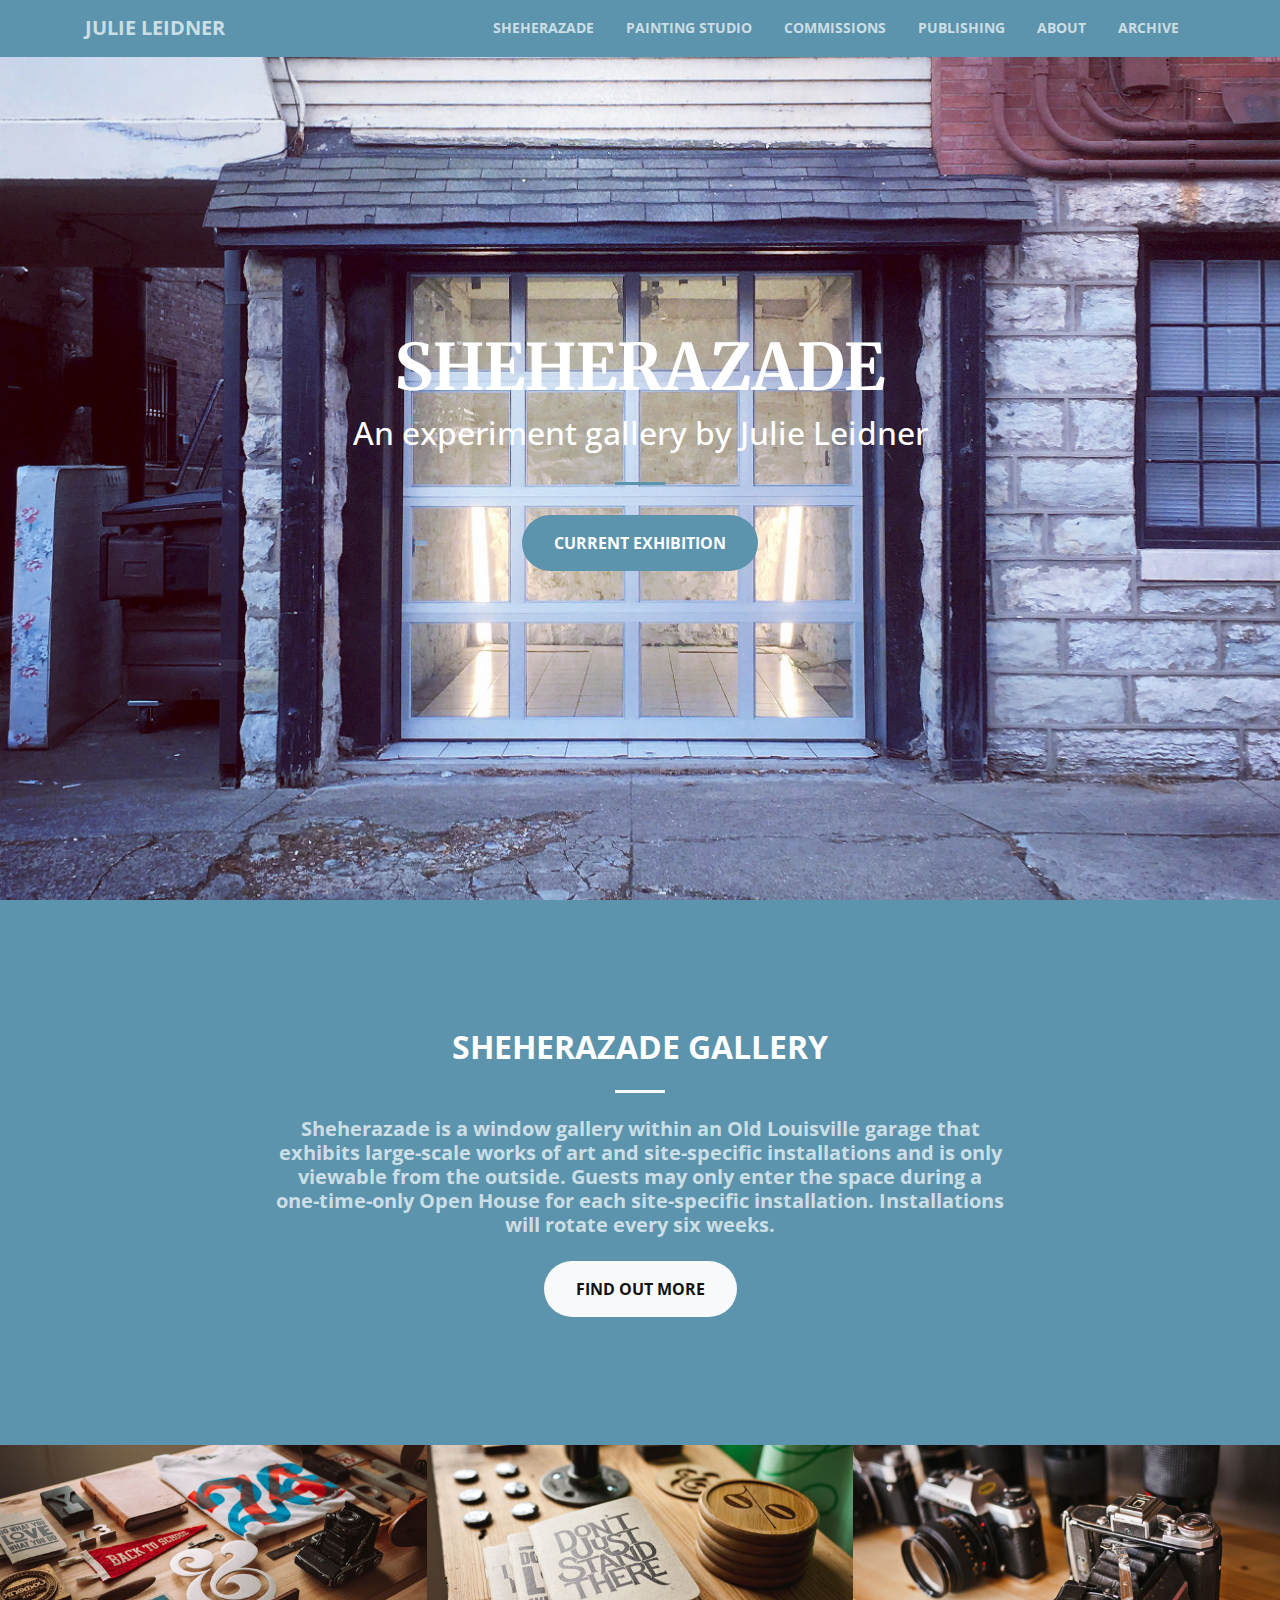
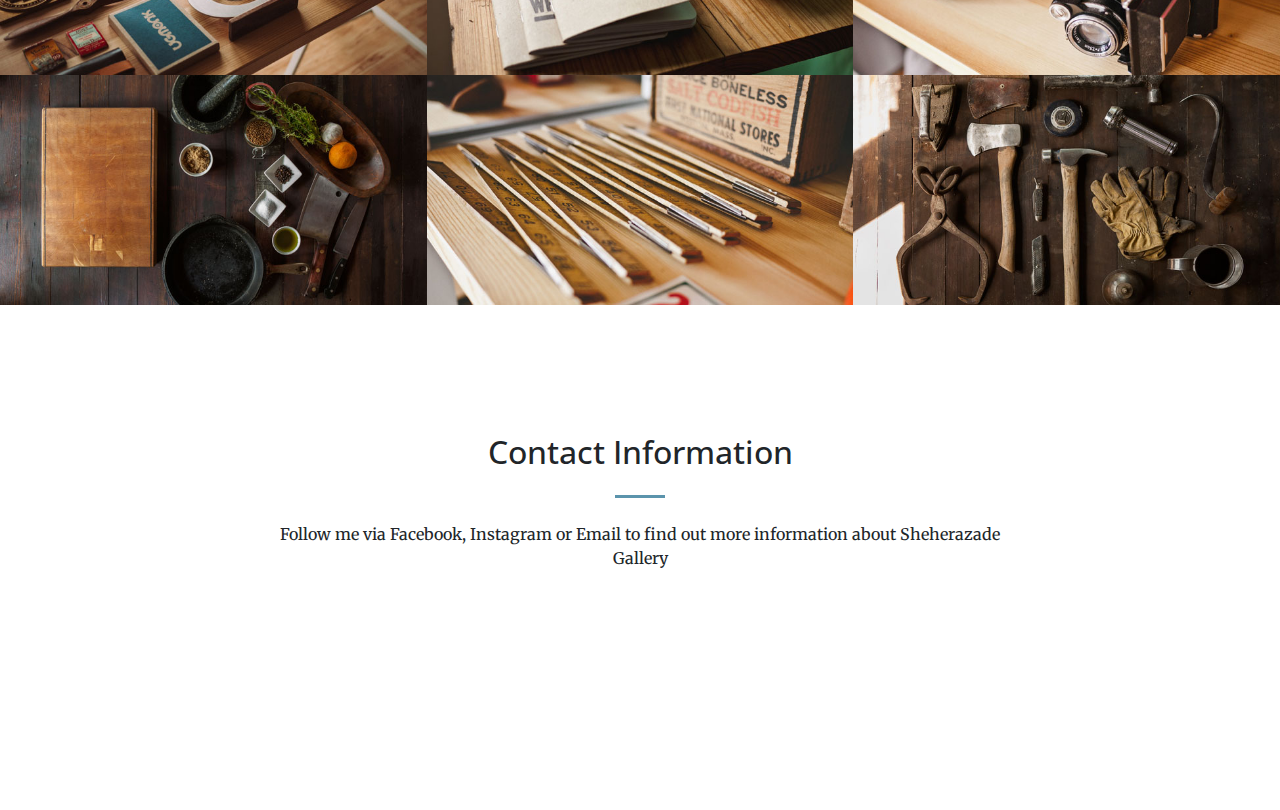
==== index.html @ 1e71040c "initial commit" ====
<!DOCTYPE html>
<html lang="en">

  <head>

    <meta charset="utf-8">
    <meta name="viewport" content="width=device-width, initial-scale=1, shrink-to-fit=no">
    <meta name="description" content="">
    <meta name="author" content="">

    <title>Julie Leidner</title>

    <!-- Bootstrap core CSS -->
    <link href="vendor/bootstrap/css/bootstrap.min.css" rel="stylesheet">

    <!-- Custom fonts for this template -->
    <link href="vendor/font-awesome/css/font-awesome.min.css" rel="stylesheet" type="text/css">
    <link href='https://fonts.googleapis.com/css?family=Open+Sans:300italic,400italic,600italic,700italic,800italic,400,300,600,700,800' rel='stylesheet' type='text/css'>
    <link href='https://fonts.googleapis.com/css?family=Merriweather:400,300,300italic,400italic,700,700italic,900,900italic' rel='stylesheet' type='text/css'>

    <!-- Plugin CSS -->
    <link href="vendor/magnific-popup/magnific-popup.css" rel="stylesheet">

    <!-- Custom styles for this template -->
    <link href="css/creative.css" rel="stylesheet">

  </head>

  <body id="page-top">

    <!-- Navigation -->
    <nav class="navbar navbar-expand-lg navbar-light fixed-top" id="mainNav">
      <div class="container">
        <a class="navbar-brand js-scroll-trigger" href="#page-top">Julie Leidner</a>
        <button class="navbar-toggler navbar-toggler-right" type="button" data-toggle="collapse" data-target="#navbarResponsive" aria-controls="navbarResponsive" aria-expanded="false" aria-label="Toggle navigation">
          <span class="navbar-toggler-icon"></span>
        </button>
        <div class="collapse navbar-collapse" id="navbarResponsive">
          <ul class="navbar-nav ml-auto">
            <li class="nav-item">
              <a class="nav-link js-scroll-trigger" href="#gallery">Sheherazade</a><!--changed id contact-->
            </li>
            <li class="nav-item">
              <a class="nav-link js-scroll-trigger" href="#painting-studio">Painting Studio</a>
            </li>
            <li class="nav-item">
              <a class="nav-link js-scroll-trigger" href="#commissions">Commissions</a>
            </li>
            <li class="nav-item">
              <a class="nav-link js-scroll-trigger" href="#publishing">Publishing</a><!--changed id services-->
            </li>
            

            <li class="nav-item">             
              <a class="nav-link js-scroll-trigger" href="#about">About</a> 
            </li>

             <li class="nav-item">
              <a class="nav-link js-scroll-trigger" href="#archive">Archive</a>
            </li> 
          </ul>
        </div>
      </div>
    </nav>

    <header class="masthead text-center text-white d-flex">
      <div class="container my-auto">
        <div class="row">
          <div class="col-lg-10 mx-auto">
            <h1 class="text-uppercase">
              <strong>Sheherazade</strong>
            </h1>
              <h2>An experiment gallery by Julie Leidner</h2>
            <hr>
          </div>
          <div class="col-lg-8 mx-auto">
            <!-- <p class="text-faded mb-5">Sheherazade is a window gallery within an Old Louisville garage that exhibits large-scale works of art and site-specific installations and is only viewable from the outside.  Guests may only enter the space during a one-time-only Open House for each site-specific installation. Installations will rotate every six weeks.</p> -->
            <a class="btn btn-primary btn-xl js-scroll-trigger" href="#gallery">Current Exhibition</a>
          </div>
        </div>
      </div>
    </header>

    <section class="bg-primary" id="gallery">
      <div class="container">
        <div class="row">
          <div class="col-lg-8 mx-auto text-center">
            <h2 class="section-heading text-uppercase text-white"><strong>sheherazade gallery</strong></h2>
            <hr class="light my-4">
            <h5 class="text-faded mb-4">
              <strong>Sheherazade is a window gallery within an Old Louisville garage that exhibits large-scale works of art and site-specific installations and is only viewable from the outside.  Guests may only enter the space during a one-time-only Open House for each site-specific installation. Installations will rotate every six weeks.<!-- Open House for Norman Spencer's installation is Saturday, January 27th 2018 
              <br>5:00 pm - 9:00 pm. --> <br></strong></h5>
            <a class="btn btn-light btn-xl js-scroll-trigger" href="#services">Find Out More</a>
          </div>
        </div>
      </div>
    </section>

   

    <section class="p-0" id="portfolio">
      <div class="container-fluid p-0">
        <div class="row no-gutters popup-gallery">
          <div class="col-lg-4 col-sm-6">
            <a class="portfolio-box" href="img/portfolio/fullsize/1.jpg">
              <img class="img-fluid" src="img/portfolio/thumbnails/1.jpg" alt="">
              <div class="portfolio-box-caption">
                <div class="portfolio-box-caption-content">
                  <div class="project- text-faded">
                    
                  </div>
                  <div class="project-name">
                    Sheherazade Gallery
                  </div>
                </div>
              </div>
            </a>
          </div>
          <div class="col-lg-4 col-sm-6">
            <a class="portfolio-box" href="img/portfolio/fullsize/2.jpg">
              <img class="img-fluid" src="img/portfolio/thumbnails/2.jpg" alt="">
              <div class="portfolio-box-caption">
                <div class="portfolio-box-caption-content">
                  <div class="project- text-faded">
                    
                  </div>
                  <div class="project-name">
                    Painting Studio
                  </div>
                </div>
              </div>
            </a>
          </div>
          <div class="col-lg-4 col-sm-6">
            <a class="portfolio-box" href="img/portfolio/fullsize/3.jpg">
              <img class="img-fluid" src="img/portfolio/thumbnails/3.jpg" alt="">
              <div class="portfolio-box-caption">
                <div class="portfolio-box-caption-content">
                  <div class="project- text-faded">
                    
                  </div>
                  <div class="project-name">
                    Commissions
                  </div>
                </div>
              </div>
            </a>
          </div>
          <div class="col-lg-4 col-sm-6">
            <a class="portfolio-box" href="img/portfolio/fullsize/4.jpg">
              <img class="img-fluid" src="img/portfolio/thumbnails/4.jpg" alt="">
              <div class="portfolio-box-caption">
                <div class="portfolio-box-caption-content">
                  <div class="project- text-faded">
                    
                  </div>
                  <div class="project-name">
                    Publishing
                  </div>
                </div>
              </div>
            </a>
          </div>
          <div class="col-lg-4 col-sm-6">
            <a class="portfolio-box" href="img/portfolio/fullsize/5.jpg">
              <img class="img-fluid" src="img/portfolio/thumbnails/5.jpg" alt="">
              <div class="portfolio-box-caption">
                <div class="portfolio-box-caption-content">
                  <div class="project- text-faded">
                    
                  </div>
                  <div class="project-name">
                    About
                  </div>
                </div>
              </div>
            </a>
          </div>
          <div class="col-lg-4 col-sm-6">
            <a class="portfolio-box" href="img/portfolio/fullsize/6.jpg">
              <img class="img-fluid" src="img/portfolio/thumbnails/6.jpg" alt="">
              <div class="portfolio-box-caption">
                <div class="portfolio-box-caption-content">
                  <div class="project- text-faded">
                    
                  </div>
                  <div class="project-name">
                    Archive
                  </div>
                </div>
              </div>
            </a>
          </div>
        </div>
      </div>
    </section>

<!--     <section class="bg-dark text-white">
      <div class="container text-center">
        <h2 class="mb-4">Free Download at Start Bootstrap!</h2>
        <a class="btn btn-light btn-xl sr-button" href="http://startbootstrap.com/template-overviews/creative/">Download Now!</a>
      </div>
    </section> -->

    <section id="contact">
      <div class="container">
        <div class="row">
          <div class="col-lg-8 mx-auto text-center">
            <h2 class="section-heading">Contact Information</h2>
            <hr class="my-4">
            <p class="mb-5">Follow me via Facebook, Instagram or Email to find out more information about Sheherazade Gallery</p>
          </div>
        </div>

        <div class="row">
          <div class="col-lg-4 auto text-center">
            <a href="http://www.facebook.com/sheherazade.gallery/" title="sheherazade.gallery">
              <i class="fa fa-facebook fa-3x mb-3 sr-contact"></i>
            </a>
          </div>

          <div class="col-lg-4 auto text-center">
            <a href="http://www.instagram.com/sheherazade.gallery/" title="@sheherazade.gallery">
              <i class="fa fa-instagram fa-3x mb-3 sr-contact"></i>
            </a>  
          </div>

          <div class="col-lg-4 auto text-center">
            <a href="mailto:sheherazade@gmail.com" title="sheherazade@gmail.com">
              <i class="fa fa-envelope-o fa-3x mb-3 sr-contact"></i>
            </a>
          </div>
        </div>
      </div>
    </section>

    <!-- Bootstrap core JavaScript -->
    <script src="vendor/jquery/jquery.min.js"></script>
    <script src="vendor/bootstrap/js/bootstrap.bundle.min.js"></script>

    <!-- Plugin JavaScript -->
    <script src="vendor/jquery-easing/jquery.easing.min.js"></script>
    <script src="vendor/scrollreveal/scrollreveal.min.js"></script>
    <script src="vendor/magnific-popup/jquery.magnific-popup.min.js"></script>

    <!-- Custom scripts for this template -->
    <script src="js/creative.min.js"></script>

  </body>

</html>
---- css/creative.css ----
/*!
 * Start Bootstrap - Creative v4.0.0-beta.2 (https://startbootstrap.com/template-overviews/creative)
 * Copyright 2013-2017 Start Bootstrap
 * Licensed under MIT (https://github.com/BlackrockDigital/startbootstrap-creative/blob/master/LICENSE)
 */
body,
html {
  width: 100%;
  height: 100%; }

body {
  font-family: 'Merriweather', 'Helvetica Neue', Arial, sans-serif; }

hr {
  max-width: 50px;
  border-width: 3px;
  border-color: #5B94AC; }

hr.light {
  border-color: #fff; }

a {
  color: #5B94AC;
  -webkit-transition: all 0.2s;
  -moz-transition: all 0.2s;
  transition: all 0.2s; }
  a:hover {
    color: #94CAE2; }

h2,
h3,
h4,
h5,
h6 {
  font-family: 'Open Sans', 'Helvetica Neue', Arial, sans-serif; }

.bg-primary {
  background-color: #5B94AC !important; }

.bg-dark {
  background-color: #212529 !important; }

.text-faded {
  color: rgba(255, 255, 255, 0.7); }

section {
  padding: 8rem 0; }

.section-heading {
  margin-top: 0; }

::-moz-selection {
  color: #fff;
  background: #212529;
  text-shadow: none; }

::selection {
  color: #fff;
  background: #212529;
  text-shadow: none; }

img::selection {
  color: #fff;
  background: transparent; }

img::-moz-selection {
  color: #fff;
  background: transparent; }

body {
  -webkit-tap-highlight-color: #212529; }

#mainNav {
  border-bottom: 1px solid rgba(33, 37, 41, 0.1);
  background-color: #fff;
  font-family: 'Open Sans', 'Helvetica Neue', Arial, sans-serif;
  -webkit-transition: all 0.2s;
  -moz-transition: all 0.2s;
  transition: all 0.2s; }
  #mainNav .navbar-brand {
    font-weight: 700;
    text-transform: uppercase;
    color: #5B94AC;
    font-family: 'Open Sans', 'Helvetica Neue', Arial, sans-serif; }
    #mainNav .navbar-brand:focus, #mainNav .navbar-brand:hover {
      color: #5B94AC; }
  #mainNav .navbar-nav > li.nav-item > a.nav-link,
  #mainNav .navbar-nav > li.nav-item > a.nav-link:focus {
    font-size: .9rem;
    font-weight: 700;
    text-transform: uppercase;
    color: #212529; }
    #mainNav .navbar-nav > li.nav-item > a.nav-link:hover,
    #mainNav .navbar-nav > li.nav-item > a.nav-link:focus:hover {
      color: #5B94AC; }
    #mainNav .navbar-nav > li.nav-item > a.nav-link.active,
    #mainNav .navbar-nav > li.nav-item > a.nav-link:focus.active {
      color: #5B94AC !important;
      background-color: transparent; }
      #mainNav .navbar-nav > li.nav-item > a.nav-link.active:hover,
      #mainNav .navbar-nav > li.nav-item > a.nav-link:focus.active:hover {
        background-color: #5B94AC; }/*transparent*/
  @media (min-width: 992px) {
    #mainNav {
      border-color: #5B94AC;/*transparent*/
      background-color: #5B94AC; }/*transparent*/
      #mainNav .navbar-brand {
        color: rgba(255, 255, 255, 0.7); }
        #mainNav .navbar-brand:focus, #mainNav .navbar-brand:hover {
          color: #fff; }
      #mainNav .navbar-nav > li.nav-item > a.nav-link {
        padding: 0.5rem 1rem; }
      #mainNav .navbar-nav > li.nav-item > a.nav-link,
      #mainNav .navbar-nav > li.nav-item > a.nav-link:focus {
        color: rgba(255, 255, 255, 0.7); }
        #mainNav .navbar-nav > li.nav-item > a.nav-link:hover,
        #mainNav .navbar-nav > li.nav-item > a.nav-link:focus:hover {
          color: #fff; }
      #mainNav.navbar-shrink {
        border-bottom: 1px solid rgba(33, 37, 41, 0.1);
        background-color: #fff; }
        #mainNav.navbar-shrink .navbar-brand {
          color: #5B94AC; }
          #mainNav.navbar-shrink .navbar-brand:focus, #mainNav.navbar-shrink .navbar-brand:hover {
            color: #5B94AC; }
        #mainNav.navbar-shrink .navbar-nav > li.nav-item > a.nav-link,
        #mainNav.navbar-shrink .navbar-nav > li.nav-item > a.nav-link:focus {
          color: #212529; }
          #mainNav.navbar-shrink .navbar-nav > li.nav-item > a.nav-link:hover,
          #mainNav.navbar-shrink .navbar-nav > li.nav-item > a.nav-link:focus:hover {
            color: #5B94AC; } }



header.masthead {
  padding-top: 10rem;
  padding-bottom: calc(10rem - 56px);

  background-image: url("../img/gallery_header.jpg");
  background-position: center center;
  -webkit-background-size: cover;
  -moz-background-size: cover;
  -o-background-size: cover;
  background-size: cover; }
  header.masthead hr {
    margin-top: 30px;
    margin-bottom: 30px; }
  header.masthead h1 {
    font-size: 2rem; }
  header.masthead p {
    font-weight: 300; }
  @media (min-width: 768px) {
    header.masthead p {
      font-size: 1.15rem; } }
  @media (min-width: 992px) {
    header.masthead {
      height: 100vh;
      min-height: 650px;
      padding-top: 0;
      padding-bottom: 0; }
      header.masthead h1 {
        font-size: 3rem; } }
  @media (min-width: 1200px) {
    header.masthead h1 {
      font-size: 4rem; } }

.service-box {
  max-width: 400px; }

.portfolio-box {
  position: relative;
  display: block;
  max-width: 650px;
  margin: 0 auto; }
  .portfolio-box .portfolio-box-caption {
    position: absolute;
    bottom: 0;
    display: block;
    width: 100%;
    height: 100%;
    text-align: center;
    opacity: 0;
    color: #fff;
    background: rgba(148,202,226,0.9);
    -webkit-transition: all 0.2s;
    -moz-transition: all 0.2s;
    transition: all 0.2s; }
    .portfolio-box .portfolio-box-caption .portfolio-box-caption-content {
      position: absolute;
      top: 50%;
      width: 100%;
      transform: translateY(-50%);
      text-align: center; }
      .portfolio-box .portfolio-box-caption .portfolio-box-caption-content .project-category,
      .portfolio-box .portfolio-box-caption .portfolio-box-caption-content .project-name {
        padding: 0 15px;
        font-family: 'Open Sans', 'Helvetica Neue', Arial, sans-serif; }
      .portfolio-box .portfolio-box-caption .portfolio-box-caption-content .project-category {
        font-size: 14px;
        font-weight: 600;
        text-transform: uppercase; }
      .portfolio-box .portfolio-box-caption .portfolio-box-caption-content .project-name {
        font-size: 18px; }
  .portfolio-box:hover .portfolio-box-caption {
    opacity: 1; }
  .portfolio-box:focus {
    outline: none; }
  @media (min-width: 768px) {
    .portfolio-box .portfolio-box-caption .portfolio-box-caption-content .project-category {
      font-size: 16px; }
    .portfolio-box .portfolio-box-caption .portfolio-box-caption-content .project-name {
      font-size: 22px; } }

.text-primary {
  color: #5B94AC !important; }

.btn {
  font-weight: 700;
  text-transform: uppercase;
  border: none;
  border-radius: 300px;
  font-family: 'Open Sans', 'Helvetica Neue', Arial, sans-serif; }

.btn-xl {
  padding: 1rem 2rem; }

.btn-primary {
  background-color: #5B94AC;
  border-color: #5B94AC; }
  .btn-primary:hover, .btn-primary:focus, .btn-primary:active {
    color: #fff;
    background-color: #94CAE2 !important; }
  .btn-primary:active, .btn-primary:focus {
    box-shadow: 0 0 0 0.2rem #94CAE2 !important; }
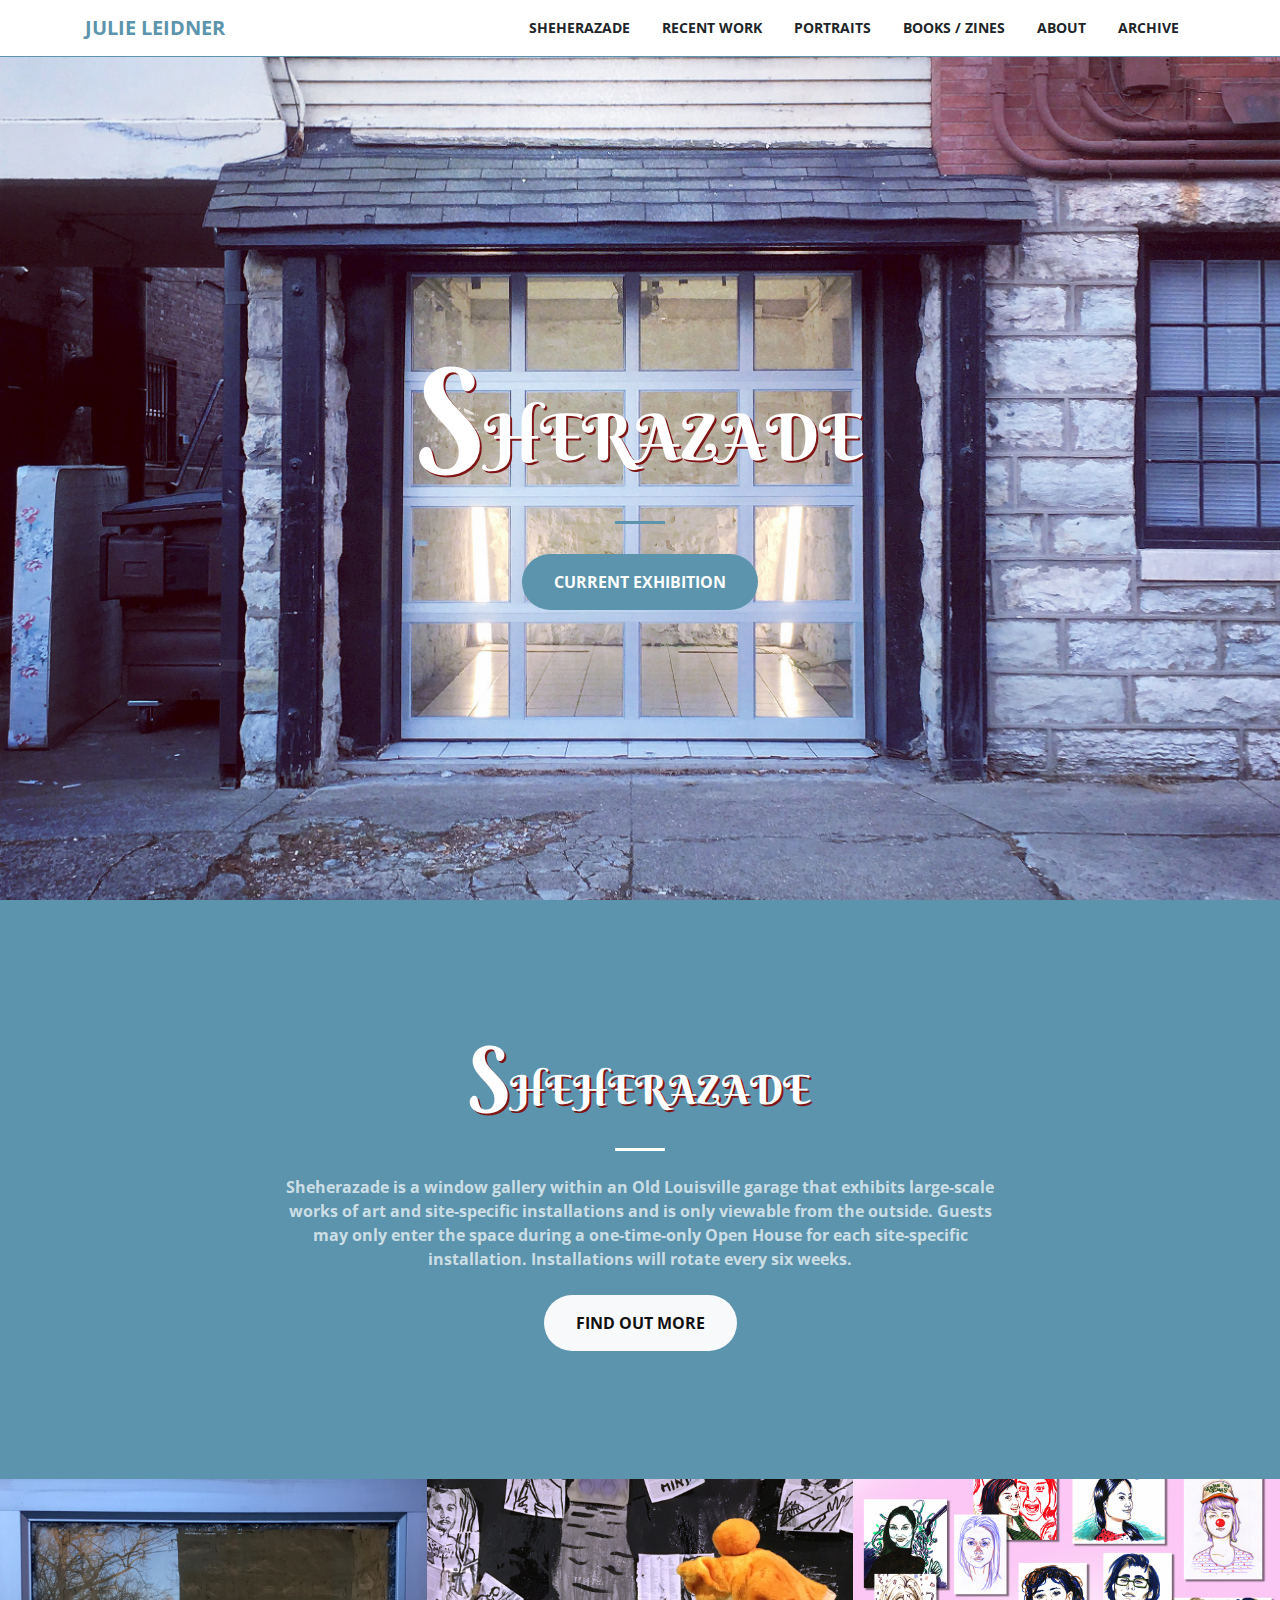
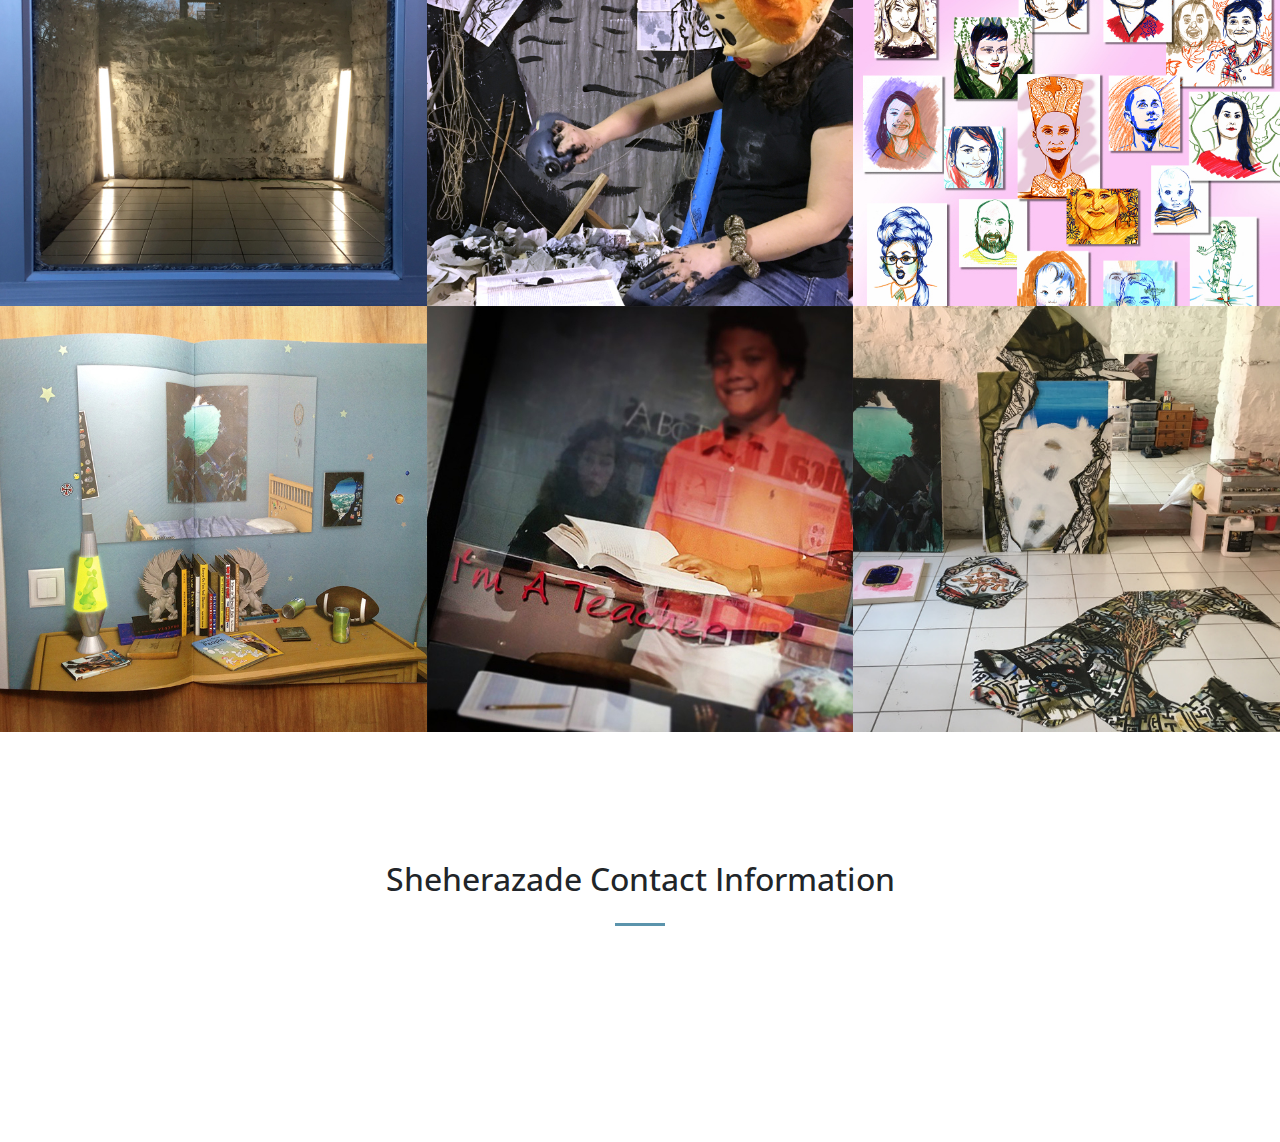
==== commit 364cbb98: "Updated photos and font" ====
--- a/index.html
+++ b/index.html
@@ -15,8 +15,10 @@
 
     <!-- Custom fonts for this template -->
     <link href="vendor/font-awesome/css/font-awesome.min.css" rel="stylesheet" type="text/css">
-    <link href='https://fonts.googleapis.com/css?family=Open+Sans:300italic,400italic,600italic,700italic,800italic,400,300,600,700,800' rel='stylesheet' type='text/css'>
-    <link href='https://fonts.googleapis.com/css?family=Merriweather:400,300,300italic,400italic,700,700italic,900,900italic' rel='stylesheet' type='text/css'>
+    <link href="https://fonts.googleapis.com/css?family=Berkshire+Swash|Open+Sans" rel="stylesheet">
+  <!--   <link href='https://fonts.googleapis.com/css?family=Open+Sans:300italic,400italic,600italic,700italic,800italic,400,300,600,700,800' rel='stylesheet' type='text/css'> -->
+<!--     <link href='https://fonts.googleapis.com/css?family=Merriweather:400,300,300italic,400italic,700,700italic,900,900italic' rel='stylesheet' type='text/css'> -->
+
 
     <!-- Plugin CSS -->
     <link href="vendor/magnific-popup/magnific-popup.css" rel="stylesheet">
@@ -38,16 +40,16 @@
         <div class="collapse navbar-collapse" id="navbarResponsive">
           <ul class="navbar-nav ml-auto">
             <li class="nav-item">
-              <a class="nav-link js-scroll-trigger" href="#gallery">Sheherazade</a><!--changed id contact-->
-            </li>
-            <li class="nav-item">
-              <a class="nav-link js-scroll-trigger" href="#painting-studio">Painting Studio</a>
-            </li>
-            <li class="nav-item">
-              <a class="nav-link js-scroll-trigger" href="#commissions">Commissions</a>
-            </li>
-            <li class="nav-item">
-              <a class="nav-link js-scroll-trigger" href="#publishing">Publishing</a><!--changed id services-->
+              <a class="nav-link js-scroll-trigger" href="sheherazade.html">Sheherazade</a><!--changed id contact-->
+            </li>
+            <li class="nav-item">
+              <a class="nav-link js-scroll-trigger" href="#recent-work">Recent Work</a>
+            </li>
+            <li class="nav-item">
+              <a class="nav-link js-scroll-trigger" href="#portraits">Portraits</a>
+            </li>
+            <li class="nav-item">
+              <a class="nav-link js-scroll-trigger" href="#publishing">Books / Zines</a><!--changed id services-->
             </li>
             
 
@@ -67,30 +69,31 @@
       <div class="container my-auto">
         <div class="row">
           <div class="col-lg-10 mx-auto">
-            <h1 class="text-uppercase">
-              <strong>Sheherazade</strong>
+            <h1 class="text-uppercase mt-5 front-page">
+              <span class="first-letter">S</span><span class="following-letters">herazade</span>
+            </h1> 
+            <hr>
+          </div>
+          <div class="col-lg-8 mx-auto">
+            <a class="btn btn-primary btn-xl js-scroll-trigger" href="current-exhibit.html">Current Exhibition</a>
+          </div>
+
+        </div>
+      </div>
+    </header>
+
+    <section class="bg-primary" id="">
+      <div class="container">
+        <div class="row">
+          <div class="col-lg-8 mx-auto text-center">
+            <h1 class="section-heading text-uppercase text-white front-page">
+              <span class="first-letter">s</span><span class="following-letters">heherazade</span>
             </h1>
-              <h2>An experiment gallery by Julie Leidner</h2>
-            <hr>
-          </div>
-          <div class="col-lg-8 mx-auto">
-            <!-- <p class="text-faded mb-5">Sheherazade is a window gallery within an Old Louisville garage that exhibits large-scale works of art and site-specific installations and is only viewable from the outside.  Guests may only enter the space during a one-time-only Open House for each site-specific installation. Installations will rotate every six weeks.</p> -->
-            <a class="btn btn-primary btn-xl js-scroll-trigger" href="#gallery">Current Exhibition</a>
-          </div>
-        </div>
-      </div>
-    </header>
-
-    <section class="bg-primary" id="gallery">
-      <div class="container">
-        <div class="row">
-          <div class="col-lg-8 mx-auto text-center">
-            <h2 class="section-heading text-uppercase text-white"><strong>sheherazade gallery</strong></h2>
             <hr class="light my-4">
-            <h5 class="text-faded mb-4">
+            <p class="text-faded mb-4">
               <strong>Sheherazade is a window gallery within an Old Louisville garage that exhibits large-scale works of art and site-specific installations and is only viewable from the outside.  Guests may only enter the space during a one-time-only Open House for each site-specific installation. Installations will rotate every six weeks.<!-- Open House for Norman Spencer's installation is Saturday, January 27th 2018 
-              <br>5:00 pm - 9:00 pm. --> <br></strong></h5>
-            <a class="btn btn-light btn-xl js-scroll-trigger" href="#services">Find Out More</a>
+              <br>5:00 pm - 9:00 pm. --> <br></strong></p>
+            <a class="btn btn-light btn-xl js-scroll-trigger" href="sheherazade.html">Find Out More</a>
           </div>
         </div>
       </div>
@@ -103,14 +106,14 @@
         <div class="row no-gutters popup-gallery">
           <div class="col-lg-4 col-sm-6">
             <a class="portfolio-box" href="img/portfolio/fullsize/1.jpg">
-              <img class="img-fluid" src="img/portfolio/thumbnails/1.jpg" alt="">
-              <div class="portfolio-box-caption">
-                <div class="portfolio-box-caption-content">
-                  <div class="project- text-faded">
-                    
-                  </div>
-                  <div class="project-name">
-                    Sheherazade Gallery
+              <img class="img-fluid" src="img/portfolio/thumbnails/sheherazade.jpg" alt="">
+              <div class="portfolio-box-caption">
+                <div class="portfolio-box-caption-content">
+                  <div class="project- text-faded">
+                    
+                  </div>
+                  <div class="project-name">
+                    Sheherazade
                   </div>
                 </div>
               </div>
@@ -118,14 +121,14 @@
           </div>
           <div class="col-lg-4 col-sm-6">
             <a class="portfolio-box" href="img/portfolio/fullsize/2.jpg">
-              <img class="img-fluid" src="img/portfolio/thumbnails/2.jpg" alt="">
-              <div class="portfolio-box-caption">
-                <div class="portfolio-box-caption-content">
-                  <div class="project- text-faded">
-                    
-                  </div>
-                  <div class="project-name">
-                    Painting Studio
+              <img class="img-fluid" src="img/portfolio/thumbnails/painting_studio.jpg" alt="">
+              <div class="portfolio-box-caption">
+                <div class="portfolio-box-caption-content">
+                  <div class="project- text-faded">
+                    
+                  </div>
+                  <div class="project-name">
+                    Recent Work
                   </div>
                 </div>
               </div>
@@ -133,14 +136,14 @@
           </div>
           <div class="col-lg-4 col-sm-6">
             <a class="portfolio-box" href="img/portfolio/fullsize/3.jpg">
-              <img class="img-fluid" src="img/portfolio/thumbnails/3.jpg" alt="">
-              <div class="portfolio-box-caption">
-                <div class="portfolio-box-caption-content">
-                  <div class="project- text-faded">
-                    
-                  </div>
-                  <div class="project-name">
-                    Commissions
+              <img class="img-fluid" src="img/portfolio/thumbnails/commission2.jpg" alt="">
+              <div class="portfolio-box-caption">
+                <div class="portfolio-box-caption-content">
+                  <div class="project- text-faded">
+                    
+                  </div>
+                  <div class="project-name">
+                    Portraits
                   </div>
                 </div>
               </div>
@@ -148,14 +151,14 @@
           </div>
           <div class="col-lg-4 col-sm-6">
             <a class="portfolio-box" href="img/portfolio/fullsize/4.jpg">
-              <img class="img-fluid" src="img/portfolio/thumbnails/4.jpg" alt="">
-              <div class="portfolio-box-caption">
-                <div class="portfolio-box-caption-content">
-                  <div class="project- text-faded">
-                    
-                  </div>
-                  <div class="project-name">
-                    Publishing
+              <img class="img-fluid" src="img/portfolio/thumbnails/publishing.jpg" alt="">
+              <div class="portfolio-box-caption">
+                <div class="portfolio-box-caption-content">
+                  <div class="project- text-faded">
+                    
+                  </div>
+                  <div class="project-name">
+                    Books / Zines
                   </div>
                 </div>
               </div>
@@ -163,7 +166,7 @@
           </div>
           <div class="col-lg-4 col-sm-6">
             <a class="portfolio-box" href="img/portfolio/fullsize/5.jpg">
-              <img class="img-fluid" src="img/portfolio/thumbnails/5.jpg" alt="">
+              <img class="img-fluid" src="img/portfolio/thumbnails/about1.jpg" alt="">
               <div class="portfolio-box-caption">
                 <div class="portfolio-box-caption-content">
                   <div class="project- text-faded">
@@ -178,7 +181,7 @@
           </div>
           <div class="col-lg-4 col-sm-6">
             <a class="portfolio-box" href="img/portfolio/fullsize/6.jpg">
-              <img class="img-fluid" src="img/portfolio/thumbnails/6.jpg" alt="">
+              <img class="img-fluid" src="img/portfolio/thumbnails/archive.jpg" alt="">
               <div class="portfolio-box-caption">
                 <div class="portfolio-box-caption-content">
                   <div class="project- text-faded">
@@ -206,27 +209,27 @@
       <div class="container">
         <div class="row">
           <div class="col-lg-8 mx-auto text-center">
-            <h2 class="section-heading">Contact Information</h2>
+            <h2 class="section-heading">Sheherazade Contact Information</h2>
             <hr class="my-4">
-            <p class="mb-5">Follow me via Facebook, Instagram or Email to find out more information about Sheherazade Gallery</p>
-          </div>
-        </div>
-
-        <div class="row">
-          <div class="col-lg-4 auto text-center">
-            <a href="http://www.facebook.com/sheherazade.gallery/" title="sheherazade.gallery">
+<!--             <p class="mb-5">Follow me via Facebook, Instagram or Email to find out more information about Sheherazade Gallery</p> -->
+          </div>
+        </div>
+
+        <div class="row">
+          <div class="col text-center"><!-- col-lg-4 auto text-center -->
+            <a target="_blank" href="http://www.facebook.com/sheherazade.gallery/" title="sheherazade.gallery">
               <i class="fa fa-facebook fa-3x mb-3 sr-contact"></i>
             </a>
           </div>
 
-          <div class="col-lg-4 auto text-center">
-            <a href="http://www.instagram.com/sheherazade.gallery/" title="@sheherazade.gallery">
+          <div class="col text-center">
+            <a target="_blank" href="http://www.instagram.com/sheherazade.gallery/" title="@sheherazade.gallery">
               <i class="fa fa-instagram fa-3x mb-3 sr-contact"></i>
             </a>  
           </div>
 
-          <div class="col-lg-4 auto text-center">
-            <a href="mailto:sheherazade@gmail.com" title="sheherazade@gmail.com">
+          <div class="col text-center">
+            <a target="_blank" href="mailto:sheherazade@gmail.com" title="sheherazade@gmail.com">
               <i class="fa fa-envelope-o fa-3x mb-3 sr-contact"></i>
             </a>
           </div>
--- a/css/creative.css
+++ b/css/creative.css
@@ -9,7 +9,7 @@
   height: 100%; }
 
 body {
-  font-family: 'Merriweather', 'Helvetica Neue', Arial, sans-serif; }
+  font-family: 'Berkshire Swash', cursive , 'Open Sans', sans-serif; }
 
 hr {
   max-width: 50px;
@@ -27,12 +27,21 @@
   a:hover {
     color: #94CAE2; }
 
+.first-letter {
+  font-size: 200%;
+}
+
+.front-page {
+  text-shadow: 2px 2px #801515;
+}
+
 h2,
 h3,
 h4,
 h5,
-h6 {
-  font-family: 'Open Sans', 'Helvetica Neue', Arial, sans-serif; }
+h6,
+p {
+  font-family: 'Open Sans', sans-serif; }
 
 .bg-primary {
   background-color: #5B94AC !important; }
@@ -69,6 +78,7 @@
 
 body {
   -webkit-tap-highlight-color: #212529; }
+
 
 #mainNav {
   border-bottom: 1px solid rgba(33, 37, 41, 0.1);
@@ -99,23 +109,23 @@
       background-color: transparent; }
       #mainNav .navbar-nav > li.nav-item > a.nav-link.active:hover,
       #mainNav .navbar-nav > li.nav-item > a.nav-link:focus.active:hover {
-        background-color: #5B94AC; }/*transparent*/
+        background-color: transparent; }/*transparent*/
   @media (min-width: 992px) {
     #mainNav {
       border-color: #5B94AC;/*transparent*/
-      background-color: #5B94AC; }/*transparent*/
+      background-color: #fff; }/*transparent*/
       #mainNav .navbar-brand {
-        color: rgba(255, 255, 255, 0.7); }
+        color: #5B94AC; }
         #mainNav .navbar-brand:focus, #mainNav .navbar-brand:hover {
-          color: #fff; }
+          color: #212529; }
       #mainNav .navbar-nav > li.nav-item > a.nav-link {
         padding: 0.5rem 1rem; }
       #mainNav .navbar-nav > li.nav-item > a.nav-link,
       #mainNav .navbar-nav > li.nav-item > a.nav-link:focus {
-        color: rgba(255, 255, 255, 0.7); }
+        color: #212529; }
         #mainNav .navbar-nav > li.nav-item > a.nav-link:hover,
         #mainNav .navbar-nav > li.nav-item > a.nav-link:focus:hover {
-          color: #fff; }
+          color: #5B94AC; }
       #mainNav.navbar-shrink {
         border-bottom: 1px solid rgba(33, 37, 41, 0.1);
         background-color: #fff; }
@@ -129,10 +139,9 @@
           #mainNav.navbar-shrink .navbar-nav > li.nav-item > a.nav-link:hover,
           #mainNav.navbar-shrink .navbar-nav > li.nav-item > a.nav-link:focus:hover {
             color: #5B94AC; } }
-
-
-
-header.masthead {
+ 
+
+header.masthead{
   padding-top: 10rem;
   padding-bottom: calc(10rem - 56px);
 
@@ -163,6 +172,7 @@
   @media (min-width: 1200px) {
     header.masthead h1 {
       font-size: 4rem; } }
+
 
 .service-box {
   max-width: 400px; }
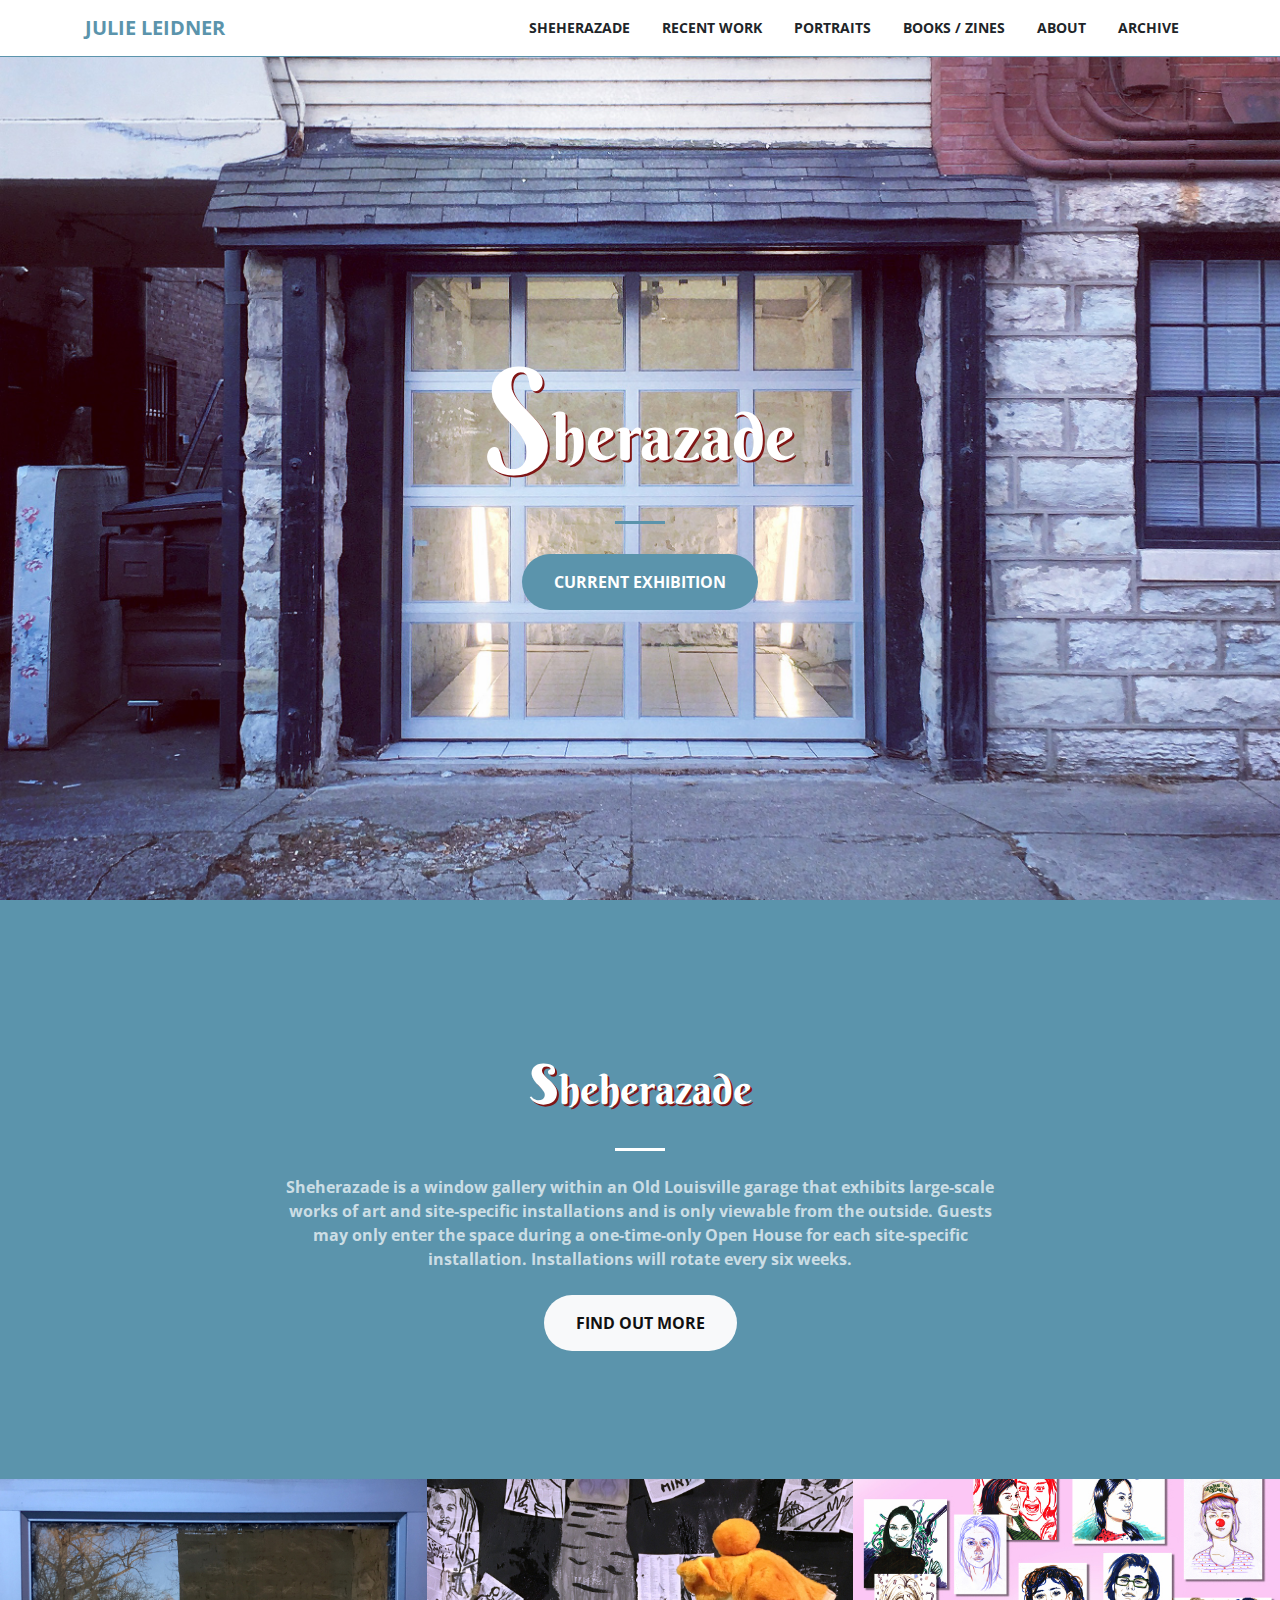
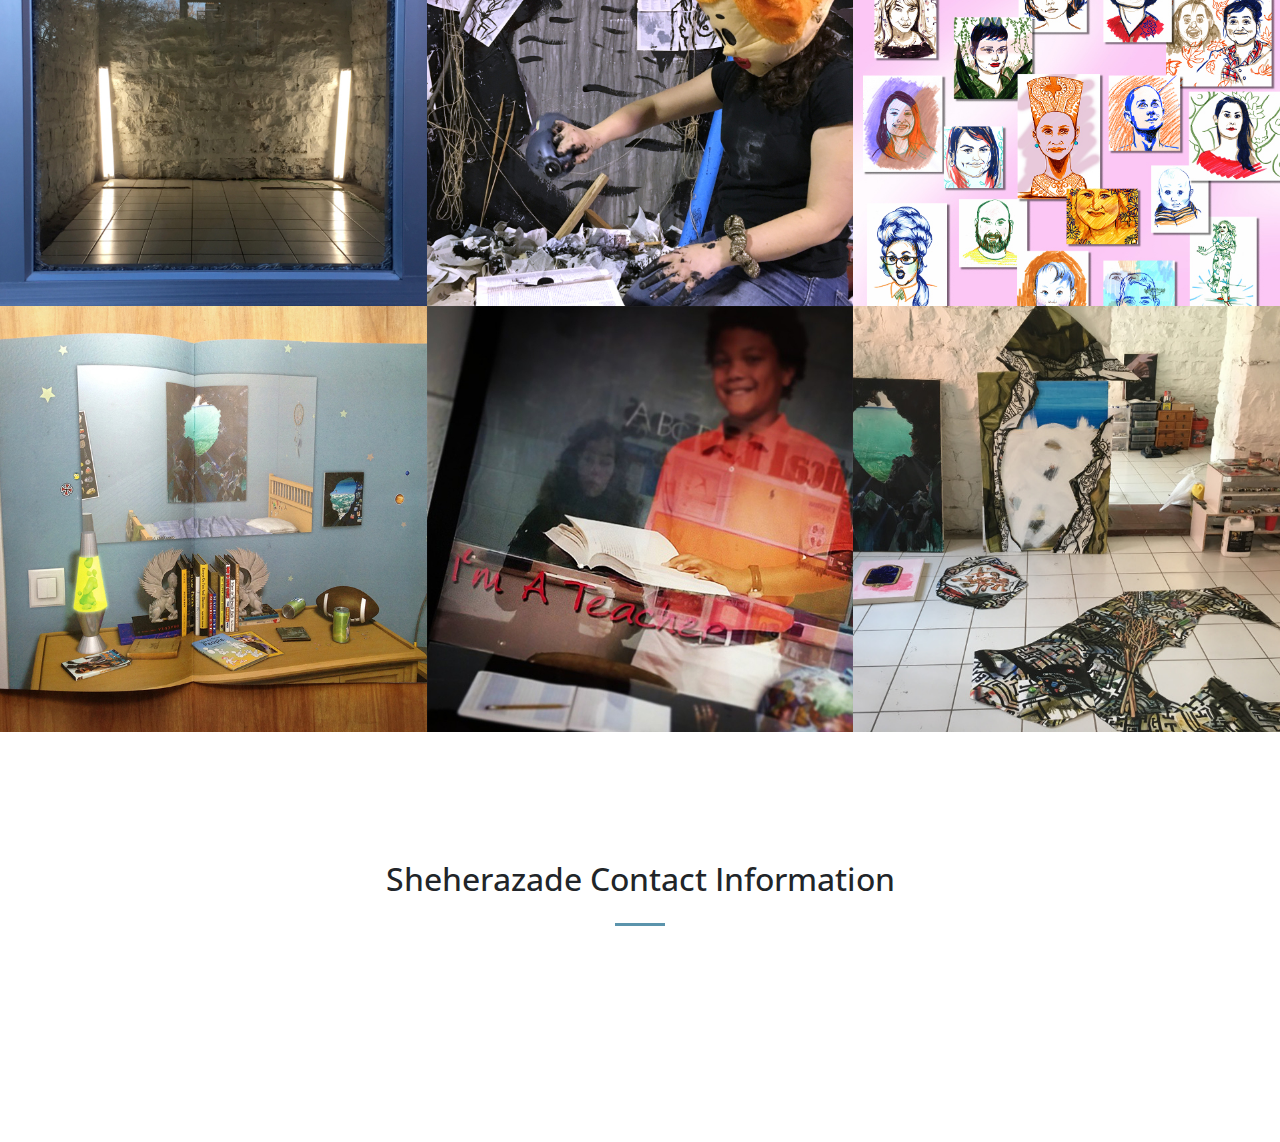
==== commit 79081769: "updated gallery page" ====
--- a/index.html
+++ b/index.html
@@ -16,9 +16,6 @@
     <!-- Custom fonts for this template -->
     <link href="vendor/font-awesome/css/font-awesome.min.css" rel="stylesheet" type="text/css">
     <link href="https://fonts.googleapis.com/css?family=Berkshire+Swash|Open+Sans" rel="stylesheet">
-  <!--   <link href='https://fonts.googleapis.com/css?family=Open+Sans:300italic,400italic,600italic,700italic,800italic,400,300,600,700,800' rel='stylesheet' type='text/css'> -->
-<!--     <link href='https://fonts.googleapis.com/css?family=Merriweather:400,300,300italic,400italic,700,700italic,900,900italic' rel='stylesheet' type='text/css'> -->
-
 
     <!-- Plugin CSS -->
     <link href="vendor/magnific-popup/magnific-popup.css" rel="stylesheet">
@@ -43,7 +40,7 @@
               <a class="nav-link js-scroll-trigger" href="sheherazade.html">Sheherazade</a><!--changed id contact-->
             </li>
             <li class="nav-item">
-              <a class="nav-link js-scroll-trigger" href="#recent-work">Recent Work</a>
+              <a class="nav-link js-scroll-trigger" href="recent-work.html">Recent Work</a>
             </li>
             <li class="nav-item">
               <a class="nav-link js-scroll-trigger" href="#portraits">Portraits</a>
@@ -69,8 +66,8 @@
       <div class="container my-auto">
         <div class="row">
           <div class="col-lg-10 mx-auto">
-            <h1 class="text-uppercase mt-5 front-page">
-              <span class="first-letter">S</span><span class="following-letters">herazade</span>
+            <h1 class="mt-5 front-page">
+              <span class="first-letter">S</span><span>herazade</span>
             </h1> 
             <hr>
           </div>
@@ -86,8 +83,8 @@
       <div class="container">
         <div class="row">
           <div class="col-lg-8 mx-auto text-center">
-            <h1 class="section-heading text-uppercase text-white front-page">
-              <span class="first-letter">s</span><span class="following-letters">heherazade</span>
+            <h1 class="section-heading text-white front-page">
+              <span class="first-letter">s</span><span>heherazade</span>
             </h1>
             <hr class="light my-4">
             <p class="text-faded mb-4">
--- a/css/creative.css
+++ b/css/creative.css
@@ -144,7 +144,7 @@
 header.masthead{
   padding-top: 10rem;
   padding-bottom: calc(10rem - 56px);
-
+  background-color: #F3C5DF;
   background-image: url("../img/gallery_header.jpg");
   background-position: center center;
   -webkit-background-size: cover;
@@ -221,6 +221,12 @@
     .portfolio-box .portfolio-box-caption .portfolio-box-caption-content .project-name {
       font-size: 22px; } }
 
+  @media (max-width: 375px) {
+    .front-page{
+      font-size: 200%;
+    }
+  }   
+
 .text-primary {
   color: #5B94AC !important; }
 
